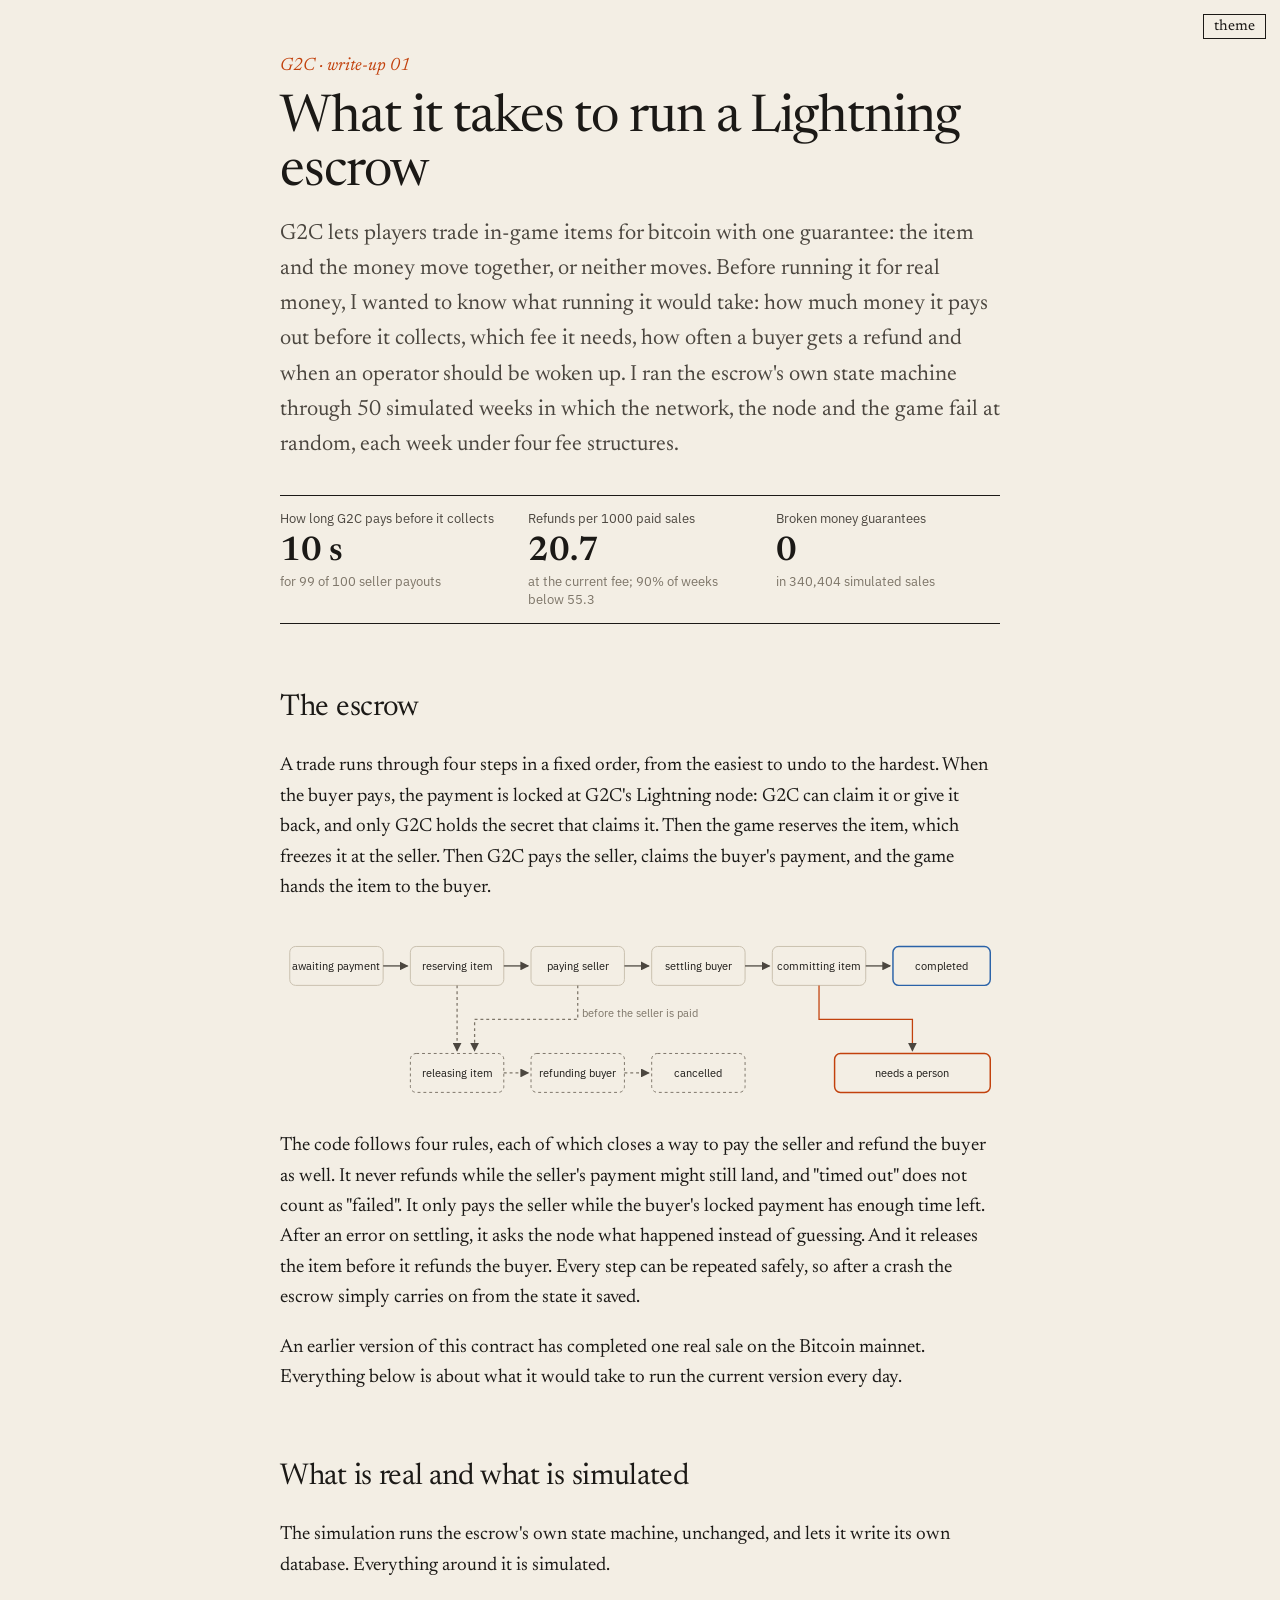
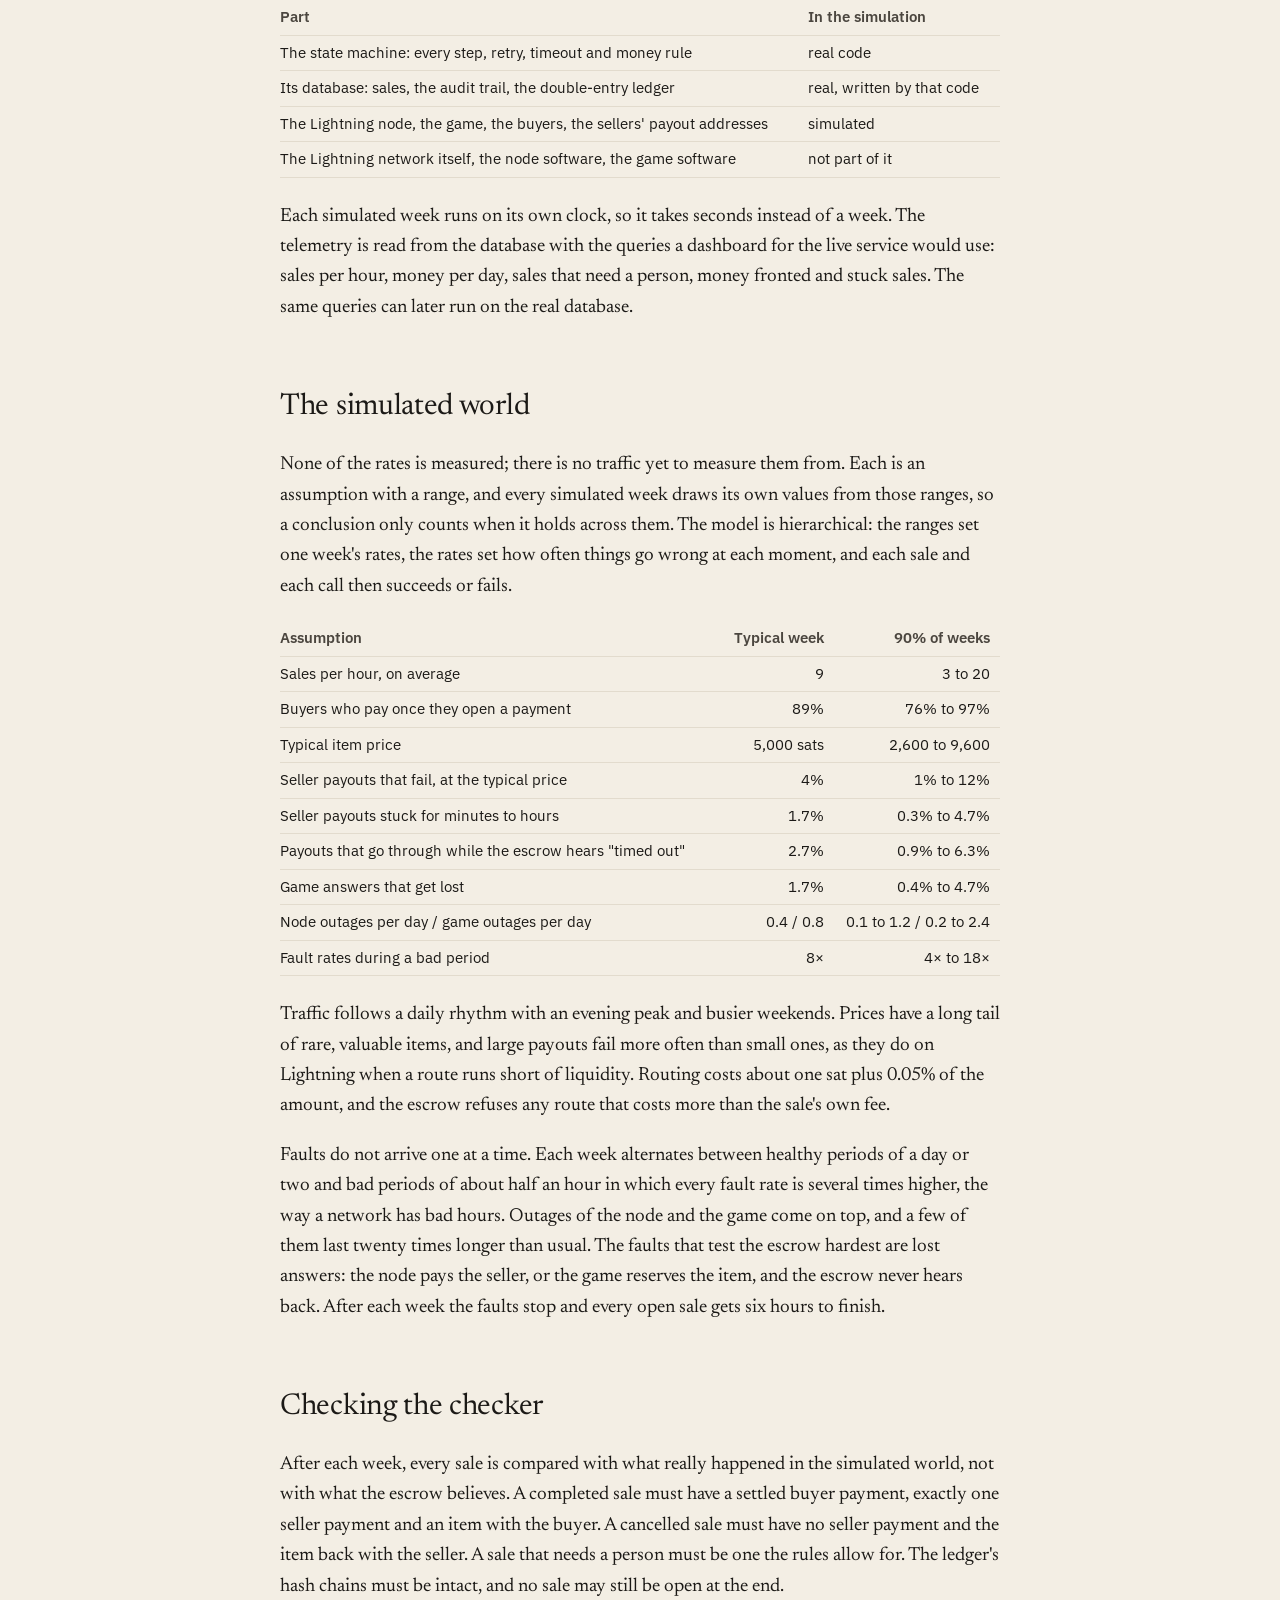
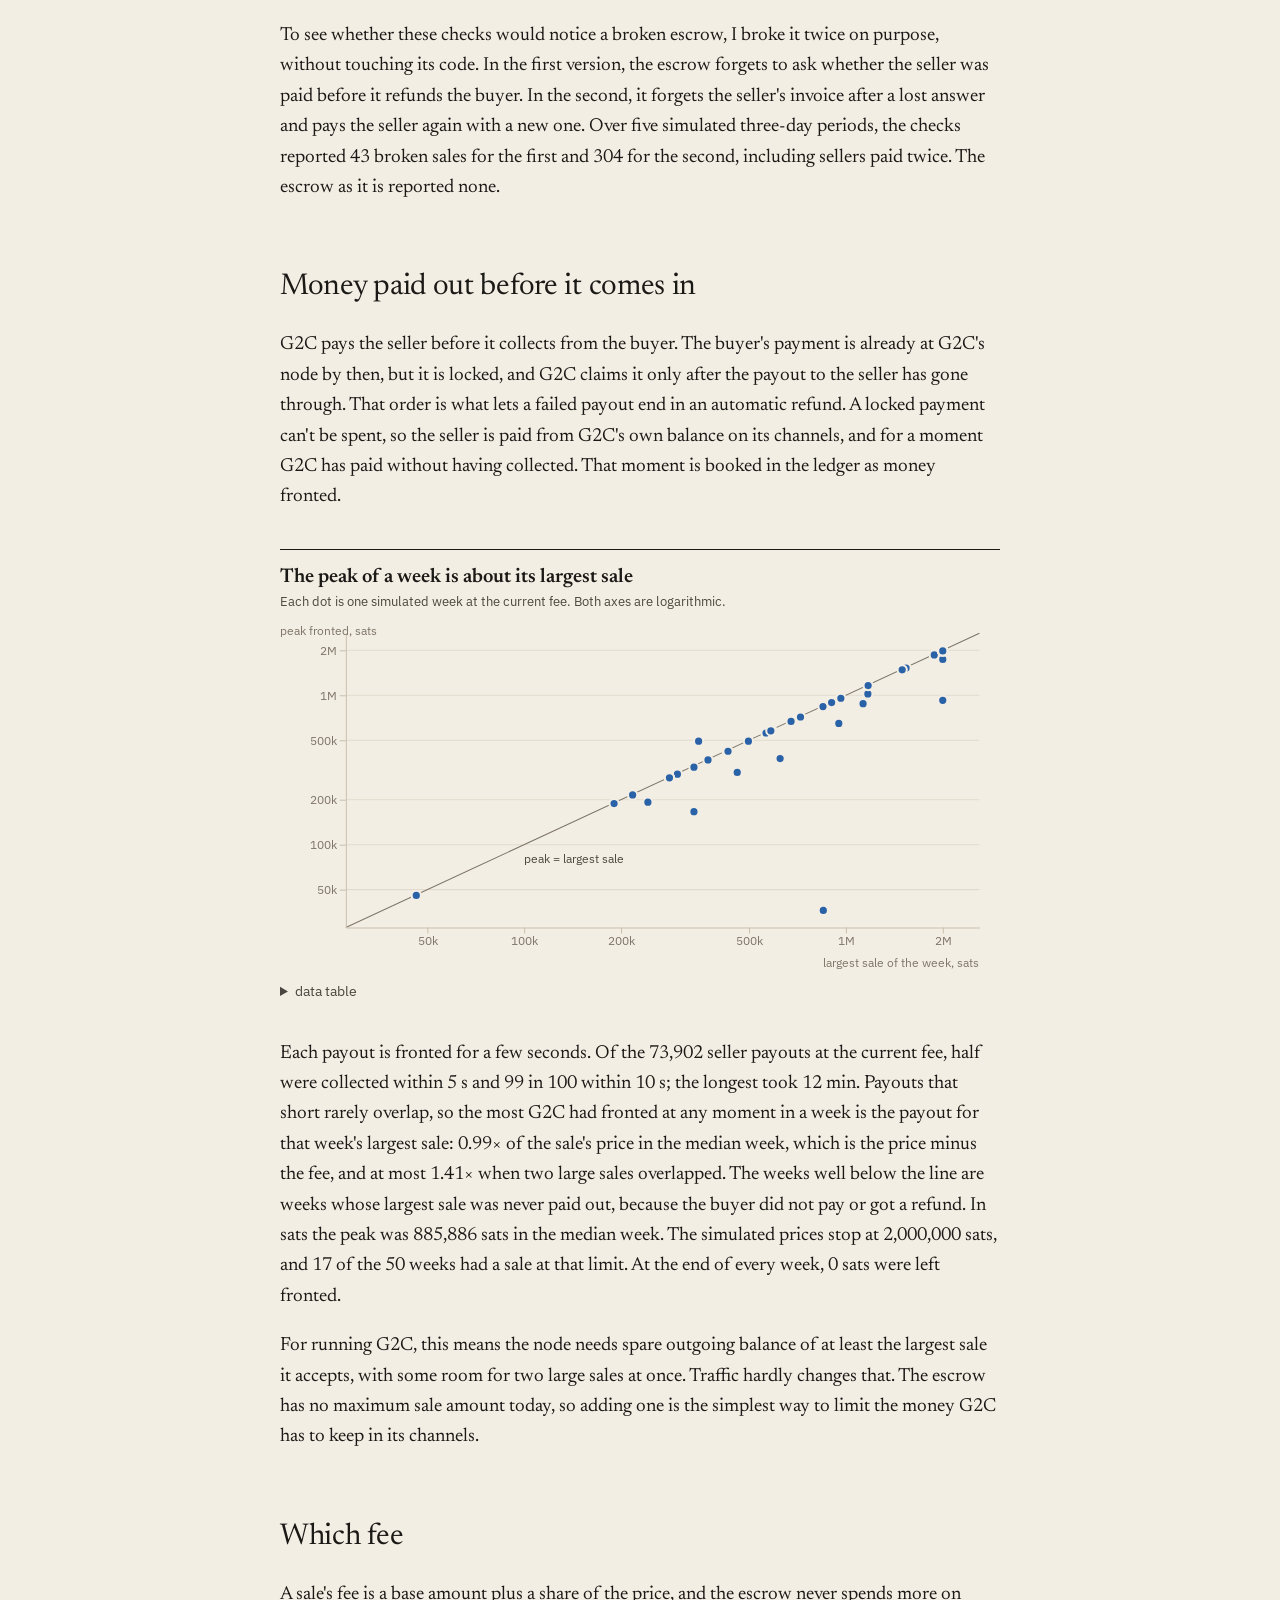
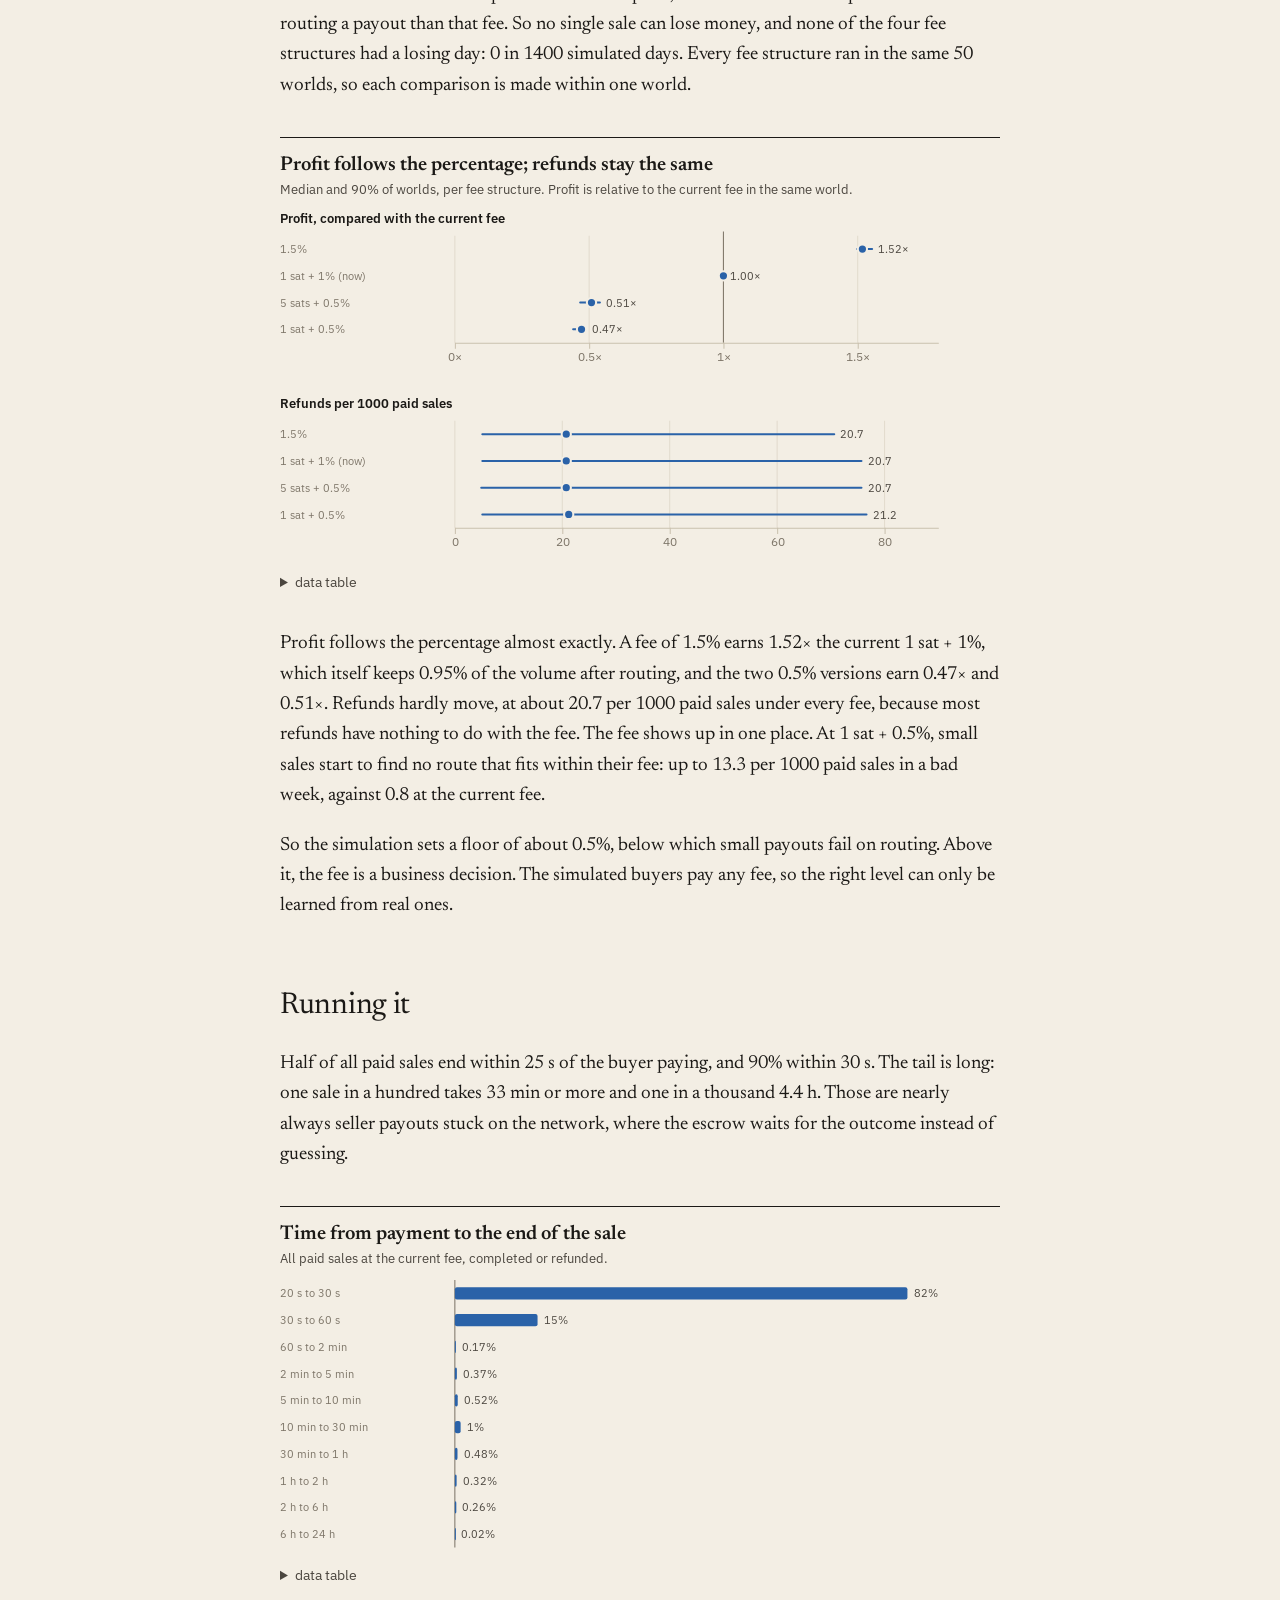
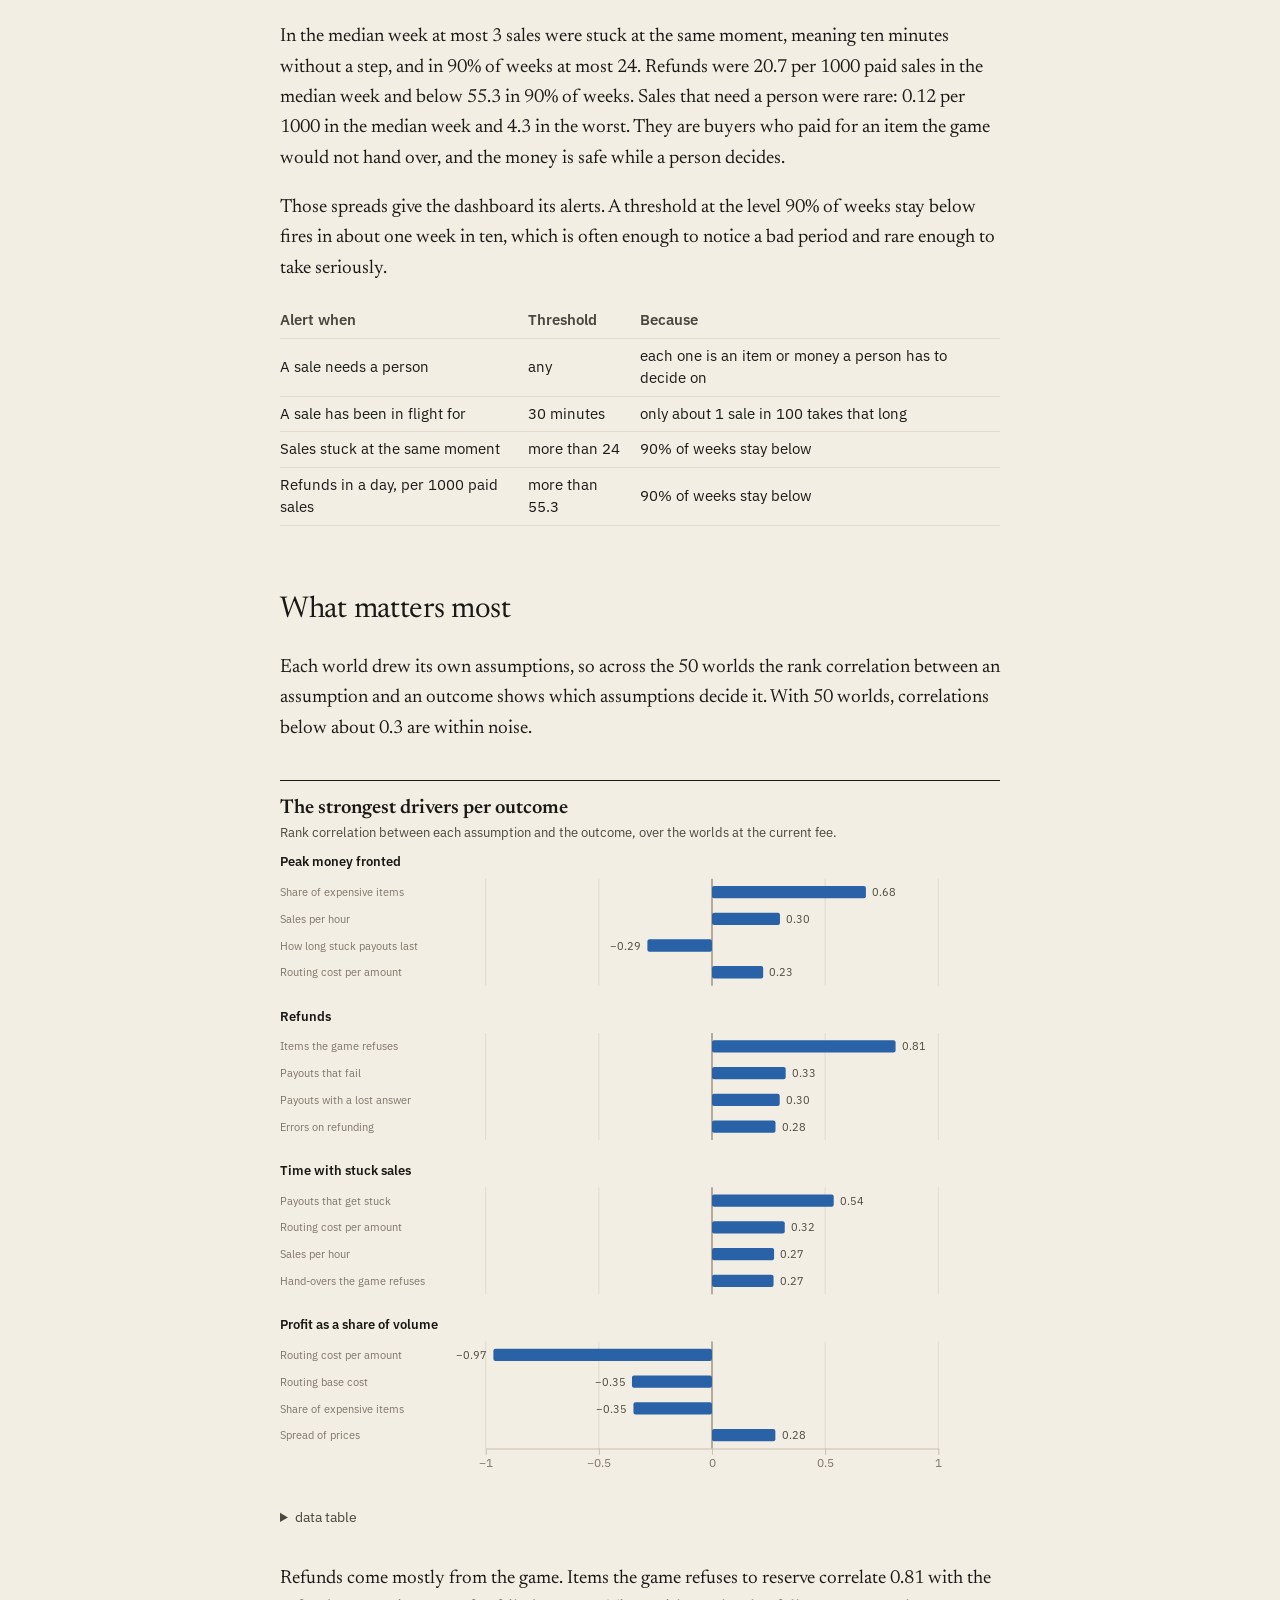
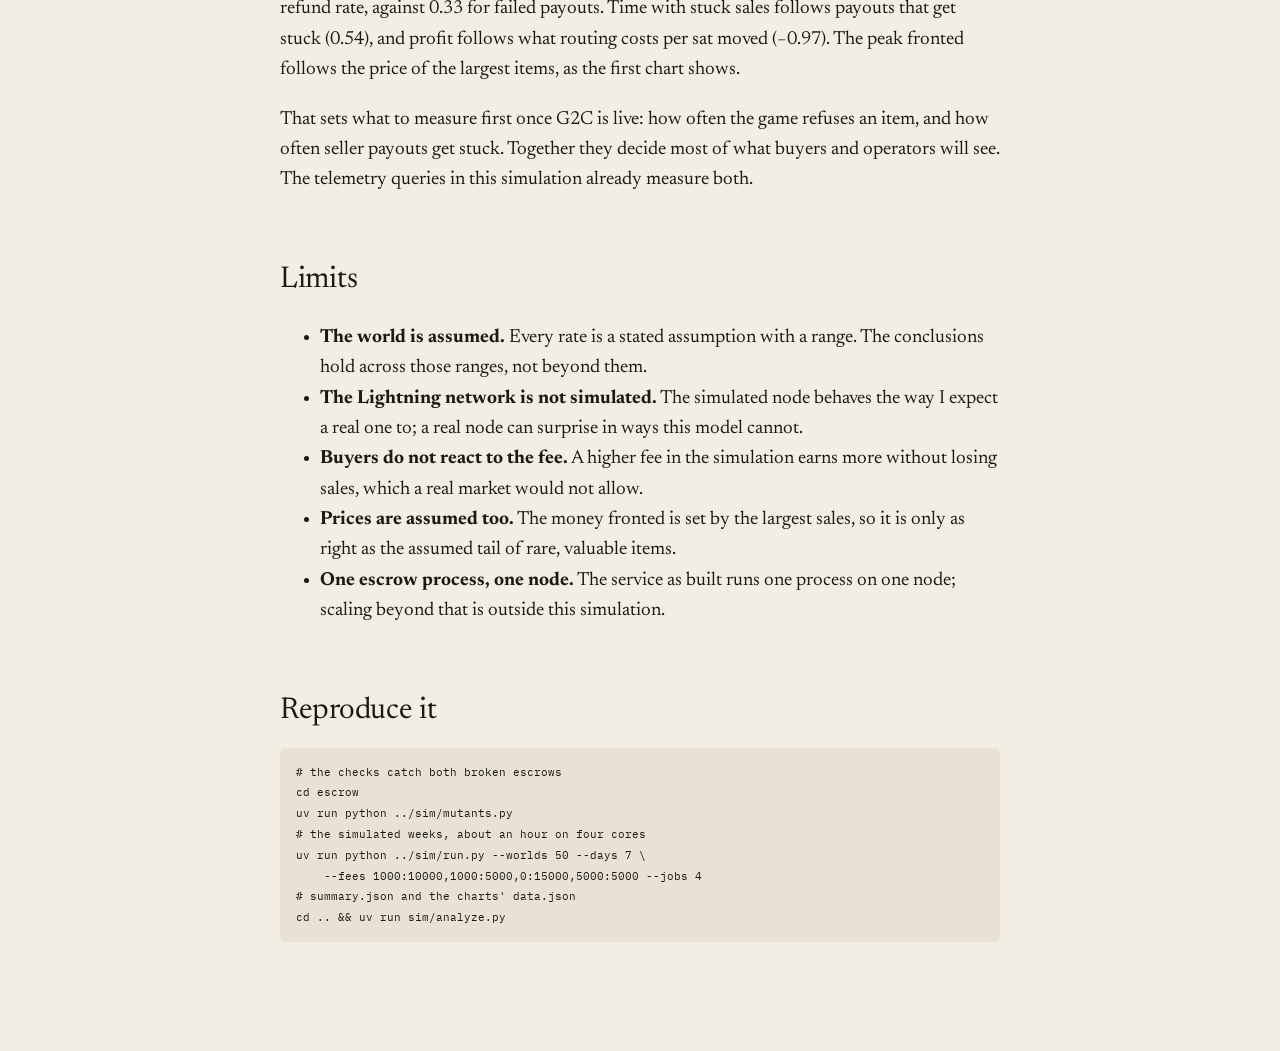
==== sim/writeup/index.html @ 29fc306d "Simulation write-up, results and exact money-fronted measurement The run report now measures each se" ====
<!doctype html>
<html lang="en">
<head>
  <meta charset="utf-8">
  <meta name="viewport" content="width=device-width, initial-scale=1">
  <title>Running a Lightning Escrow</title>
  <meta name="description" content="What it takes to run G2C, an escrow that settles in-game item trades over Lightning: money fronted, fees, refunds and alerts, from the real state machine in simulated worlds.">
  <link rel="stylesheet" href="style.css">
  <link rel="stylesheet" href="extra.css">
</head>
<body>
<button id="theme" type="button" aria-label="Toggle light or dark theme">theme</button>
<main>
  <div class="kicker">G2C · write-up 01</div>
  <h1>What it takes to run a Lightning escrow</h1>
  <p class="lede">G2C lets players trade in-game items for bitcoin with one guarantee: the item and the money move together, or neither moves. Before running it for real money, I wanted to know what running it would take: how much money it pays out before it collects, which fee it needs, how often a buyer gets a refund and when an operator should be woken up. I ran the escrow's own state machine through <span data-fill="worlds">–</span> simulated weeks in which the network, the node and the game fail at random, each week under four fee structures.</p>

  <div class="tiles">
    <!-- filled from the results: money fronted, fee trade-off, alert threshold -->
    <div class="tile">
      <div class="label">How long G2C pays before it collects</div>
      <div class="value"><span data-fill="fronted-s-p99">–</span> s</div>
      <div class="note">for 99 of 100 seller payouts</div>
    </div>
    <div class="tile">
      <div class="label">Refunds per 1000 paid sales</div>
      <div class="value"><span data-fill="refunds-p50">–</span></div>
      <div class="note">at the current fee; 90% of weeks below <span data-fill="refunds-p90">–</span></div>
    </div>
    <div class="tile">
      <div class="label">Broken money guarantees</div>
      <div class="value"><span data-fill="problems">–</span></div>
      <div class="note">in <span data-fill="sales-total">–</span> simulated sales</div>
    </div>
  </div>

  <h2>The escrow</h2>
  <p>A trade runs through four steps in a fixed order, from the easiest to undo to the hardest. When the buyer pays, the payment is locked at G2C's Lightning node: G2C can claim it or give it back, and only G2C holds the secret that claims it. Then the game reserves the item, which freezes it at the seller. Then G2C pays the seller, claims the buyer's payment, and the game hands the item to the buyer.</p>
  <svg class="flow-diagram" viewBox="-10 0 740 190" role="img" aria-labelledby="flow-title">
    <title id="flow-title">The sale's states. The main path runs from waiting for payment, through payment held, reserving the item, paying the seller and settling, to committing the item and completed. Before the seller is paid, any failure leads to releasing the item, cancelling the payment and cancelled. A game that refuses to deliver a paid item leads to a state that needs a person.</title>
    <defs><marker id="arr" viewBox="0 0 8 8" refX="7" refY="4" markerWidth="7" markerHeight="7" orient="auto"><path d="M0 0 8 4 0 8Z"/></marker></defs>
    <g class="step"><rect x="0" y="20" width="96" height="40" rx="6"/><text x="48" y="44">awaiting payment</text></g>
    <g class="step"><rect x="124" y="20" width="96" height="40" rx="6"/><text x="172" y="44">reserving item</text></g>
    <g class="step"><rect x="248" y="20" width="96" height="40" rx="6"/><text x="296" y="44">paying seller</text></g>
    <g class="step"><rect x="372" y="20" width="96" height="40" rx="6"/><text x="420" y="44">settling buyer</text></g>
    <g class="step"><rect x="496" y="20" width="96" height="40" rx="6"/><text x="544" y="44">committing item</text></g>
    <g class="step done"><rect x="620" y="20" width="100" height="40" rx="6"/><text x="670" y="44">completed</text></g>
    <g class="step back"><rect x="124" y="130" width="96" height="40" rx="6"/><text x="172" y="154">releasing item</text></g>
    <g class="step back"><rect x="248" y="130" width="96" height="40" rx="6"/><text x="296" y="154">refunding buyer</text></g>
    <g class="step back"><rect x="372" y="130" width="96" height="40" rx="6"/><text x="420" y="154">cancelled</text></g>
    <g class="step person"><rect x="560" y="130" width="160" height="40" rx="6"/><text x="640" y="154">needs a person</text></g>
    <path class="arrow" d="M96 40H121"/><path class="arrow" d="M220 40H245"/><path class="arrow" d="M344 40H369"/>
    <path class="arrow" d="M468 40H493"/><path class="arrow" d="M592 40H617"/>
    <path class="arrow back" d="M172 60V127"/><path class="arrow back" d="M296 60V95H190V127"/>
    <path class="arrow back" d="M220 150H245"/><path class="arrow back" d="M344 150H369"/>
    <path class="arrow person" d="M544 60V95H640V127"/>
    <text class="note" x="300" y="92">before the seller is paid</text>
  </svg>
  <p>The code follows four rules, each of which closes a way to pay the seller and refund the buyer as well. It never refunds while the seller's payment might still land, and "timed out" does not count as "failed". It only pays the seller while the buyer's locked payment has enough time left. After an error on settling, it asks the node what happened instead of guessing. And it releases the item before it refunds the buyer. Every step can be repeated safely, so after a crash the escrow simply carries on from the state it saved.</p>
  <p>An earlier version of this contract has completed one real sale on the Bitcoin mainnet. Everything below is about what it would take to run the current version every day.</p>

  <h2>What is real and what is simulated</h2>
  <p>The simulation runs the escrow's own state machine, unchanged, and lets it write its own database. Everything around it is simulated.</p>
  <table class="plain">
    <thead><tr><th>Part</th><th>In the simulation</th></tr></thead>
    <tbody>
      <tr><td>The state machine: every step, retry, timeout and money rule</td><td>real code</td></tr>
      <tr><td>Its database: sales, the audit trail, the double-entry ledger</td><td>real, written by that code</td></tr>
      <tr><td>The Lightning node, the game, the buyers, the sellers' payout addresses</td><td>simulated</td></tr>
      <tr><td>The Lightning network itself, the node software, the game software</td><td>not part of it</td></tr>
    </tbody>
  </table>
  <p>Each simulated week runs on its own clock, so it takes seconds instead of a week. The telemetry is read from the database with the queries a dashboard for the live service would use: sales per hour, money per day, sales that need a person, money fronted and stuck sales. The same queries can later run on the real database.</p>

  <h2>The simulated world</h2>
  <p>None of the rates is measured; there is no traffic yet to measure them from. Each is an assumption with a range, and every simulated week draws its own values from those ranges, so a conclusion only counts when it holds across them. The model is hierarchical: the ranges set one week's rates, the rates set how often things go wrong at each moment, and each sale and each call then succeeds or fails.</p>
  <table class="plain priors">
    <thead><tr><th>Assumption</th><th>Typical week</th><th>90% of weeks</th></tr></thead>
    <tbody>
      <tr><td>Sales per hour, on average</td><td>9</td><td>3 to 20</td></tr>
      <tr><td>Buyers who pay once they open a payment</td><td>89%</td><td>76% to 97%</td></tr>
      <tr><td>Typical item price</td><td>5,000 sats</td><td>2,600 to 9,600</td></tr>
      <tr><td>Seller payouts that fail, at the typical price</td><td>4%</td><td>1% to 12%</td></tr>
      <tr><td>Seller payouts stuck for minutes to hours</td><td>1.7%</td><td>0.3% to 4.7%</td></tr>
      <tr><td>Payouts that go through while the escrow hears "timed out"</td><td>2.7%</td><td>0.9% to 6.3%</td></tr>
      <tr><td>Game answers that get lost</td><td>1.7%</td><td>0.4% to 4.7%</td></tr>
      <tr><td>Node outages per day / game outages per day</td><td>0.4 / 0.8</td><td>0.1 to 1.2 / 0.2 to 2.4</td></tr>
      <tr><td>Fault rates during a bad period</td><td>8×</td><td>4× to 18×</td></tr>
    </tbody>
  </table>
  <p>Traffic follows a daily rhythm with an evening peak and busier weekends. Prices have a long tail of rare, valuable items, and large payouts fail more often than small ones, as they do on Lightning when a route runs short of liquidity. Routing costs about one sat plus 0.05% of the amount, and the escrow refuses any route that costs more than the sale's own fee.</p>
  <p>Faults do not arrive one at a time. Each week alternates between healthy periods of a day or two and bad periods of about half an hour in which every fault rate is several times higher, the way a network has bad hours. Outages of the node and the game come on top, and a few of them last twenty times longer than usual. The faults that test the escrow hardest are lost answers: the node pays the seller, or the game reserves the item, and the escrow never hears back. After each week the faults stop and every open sale gets six hours to finish.</p>

  <h2>Checking the checker</h2>
  <p>After each week, every sale is compared with what really happened in the simulated world, not with what the escrow believes. A completed sale must have a settled buyer payment, exactly one seller payment and an item with the buyer. A cancelled sale must have no seller payment and the item back with the seller. A sale that needs a person must be one the rules allow for. The ledger's hash chains must be intact, and no sale may still be open at the end.</p>
  <p>To see whether these checks would notice a broken escrow, I broke it twice on purpose, without touching its code. In the first version, the escrow forgets to ask whether the seller was paid before it refunds the buyer. In the second, it forgets the seller's invoice after a lost answer and pays the seller again with a new one. Over five simulated three-day periods, the checks reported <span data-fill="mutant-1">43</span> broken sales for the first and <span data-fill="mutant-2">304</span> for the second, including sellers paid twice. The escrow as it is reported none.</p>

  <h2>Money paid out before it comes in</h2>
  <p>G2C pays the seller before it collects from the buyer. The buyer's payment is already at G2C's node by then, but it is locked, and G2C claims it only after the payout to the seller has gone through. That order is what lets a failed payout end in an automatic refund. A locked payment can't be spent, so the seller is paid from G2C's own balance on its channels, and for a moment G2C has paid without having collected. That moment is booked in the ledger as money fronted.</p>
  <figure>
    <h4>The peak of a week is about its largest sale</h4>
    <p class="sub">Each dot is one simulated week at the current fee. Both axes are logarithmic.</p>
    <div class="chart" id="chart-fronted"></div>
  </figure>
  <p>Each payout is fronted for a few seconds. Of the <span data-fill="fronted-payments">–</span> seller payouts at the current fee, half were collected within <span data-fill="fronted-s-p50">–</span> s and 99 in 100 within <span data-fill="fronted-s-p99">–</span> s; the longest took <span data-fill="fronted-s-max">–</span>. Payouts that short rarely overlap, so the most G2C had fronted at any moment in a week is the payout for that week's largest sale: <span data-fill="fronted-over-largest-p50">–</span> of the sale's price in the median week, which is the price minus the fee, and at most <span data-fill="fronted-over-largest-max">–</span> when two large sales overlapped. The weeks well below the line are weeks whose largest sale was never paid out, because the buyer did not pay or got a refund. In sats the peak was <span data-fill="fronted-peak-p50">–</span> in the median week. The simulated prices stop at 2,000,000 sats, and <span data-fill="weeks-at-cap">–</span> of the <span data-fill="worlds">–</span> weeks had a sale at that limit. At the end of every week, <span data-fill="fronted-end">–</span> sats were left fronted.</p>
  <p>For running G2C, this means the node needs spare outgoing balance of at least the largest sale it accepts, with some room for two large sales at once. Traffic hardly changes that. The escrow has no maximum sale amount today, so adding one is the simplest way to limit the money G2C has to keep in its channels.</p>

  <h2>Which fee</h2>
  <p>A sale's fee is a base amount plus a share of the price, and the escrow never spends more on routing a payout than that fee. So no single sale can lose money, and none of the four fee structures had a losing day: <span data-fill="losing-days">–</span> in <span data-fill="fee-days">–</span> simulated days. Every fee structure ran in the same <span data-fill="worlds">–</span> worlds, so each comparison is made within one world.</p>
  <figure>
    <h4>Profit follows the percentage; refunds stay the same</h4>
    <p class="sub">Median and 90% of worlds, per fee structure. Profit is relative to the current fee in the same world.</p>
    <div class="chart" id="chart-fees"></div>
  </figure>
  <p>Profit follows the percentage almost exactly. A fee of 1.5% earns <span data-fill="profit-15">–</span> the current 1 sat + 1%, which itself keeps <span data-fill="profit-share-now">–</span> of the volume after routing, and the two 0.5% versions earn <span data-fill="profit-05">–</span> and <span data-fill="profit-5-05">–</span>. Refunds hardly move, at about <span data-fill="refunds-p50">–</span> per 1000 paid sales under every fee, because most refunds have nothing to do with the fee. The fee shows up in one place. At 1 sat + 0.5%, small sales start to find no route that fits within their fee: up to <span data-fill="no-route-05-p95">–</span> per 1000 paid sales in a bad week, against <span data-fill="no-route-now-p95">–</span> at the current fee.</p>
  <p>So the simulation sets a floor of about 0.5%, below which small payouts fail on routing. Above it, the fee is a business decision. The simulated buyers pay any fee, so the right level can only be learned from real ones.</p>

  <h2>Running it</h2>
  <p>Half of all paid sales end within <span data-fill="flight-p50">–</span> s of the buyer paying, and 90% within <span data-fill="flight-p90">–</span> s. The tail is long: one sale in a hundred takes <span data-fill="flight-p99">–</span> or more and one in a thousand <span data-fill="flight-p999">–</span>. Those are nearly always seller payouts stuck on the network, where the escrow waits for the outcome instead of guessing.</p>
  <figure>
    <h4>Time from payment to the end of the sale</h4>
    <p class="sub">All paid sales at the current fee, completed or refunded.</p>
    <div class="chart" id="chart-flight"></div>
  </figure>
  <p>In the median week at most <span data-fill="stuck-p50">–</span> sales were stuck at the same moment, meaning ten minutes without a step, and in 90% of weeks at most <span data-fill="stuck-p90">–</span>. Refunds were <span data-fill="refunds-p50">–</span> per 1000 paid sales in the median week and below <span data-fill="refunds-p90">–</span> in 90% of weeks. Sales that need a person were rare: <span data-fill="attention-p50">–</span> per 1000 in the median week and <span data-fill="attention-p99">–</span> in the worst. They are buyers who paid for an item the game would not hand over, and the money is safe while a person decides.</p>
  <p>Those spreads give the dashboard its alerts. A threshold at the level 90% of weeks stay below fires in about one week in ten, which is often enough to notice a bad period and rare enough to take seriously.</p>
  <table class="plain">
    <thead><tr><th>Alert when</th><th>Threshold</th><th>Because</th></tr></thead>
    <tbody>
      <tr><td>A sale needs a person</td><td>any</td><td>each one is an item or money a person has to decide on</td></tr>
      <tr><td>A sale has been in flight for</td><td>30 minutes</td><td>only about 1 sale in 100 takes that long</td></tr>
      <tr><td>Sales stuck at the same moment</td><td>more than <span data-fill="stuck-p90">–</span></td><td>90% of weeks stay below</td></tr>
      <tr><td>Refunds in a day, per 1000 paid sales</td><td>more than <span data-fill="refunds-p90">–</span></td><td>90% of weeks stay below</td></tr>
    </tbody>
  </table>

  <h2>What matters most</h2>
  <p>Each world drew its own assumptions, so across the <span data-fill="worlds">–</span> worlds the rank correlation between an assumption and an outcome shows which assumptions decide it. With 50 worlds, correlations below about 0.3 are within noise.</p>
  <figure>
    <h4>The strongest drivers per outcome</h4>
    <p class="sub">Rank correlation between each assumption and the outcome, over the worlds at the current fee.</p>
    <div class="chart" id="chart-drivers"></div>
  </figure>
  <p>Refunds come mostly from the game. Items the game refuses to reserve correlate <span data-fill="rho-reserve">–</span> with the refund rate, against <span data-fill="rho-payout-fail">–</span> for failed payouts. Time with stuck sales follows payouts that get stuck (<span data-fill="rho-stuck">–</span>), and profit follows what routing costs per sat moved (<span data-fill="rho-ppm">–</span>). The peak fronted follows the price of the largest items, as the first chart shows.</p>
  <p>That sets what to measure first once G2C is live: how often the game refuses an item, and how often seller payouts get stuck. Together they decide most of what buyers and operators will see. The telemetry queries in this simulation already measure both.</p>

  <h2>Limits</h2>
  <ul>
    <li><strong>The world is assumed.</strong> Every rate is a stated assumption with a range. The conclusions hold across those ranges, not beyond them.</li>
    <li><strong>The Lightning network is not simulated.</strong> The simulated node behaves the way I expect a real one to; a real node can surprise in ways this model cannot.</li>
    <li><strong>Buyers do not react to the fee.</strong> A higher fee in the simulation earns more without losing sales, which a real market would not allow.</li>
    <li><strong>Prices are assumed too.</strong> The money fronted is set by the largest sales, so it is only as right as the assumed tail of rare, valuable items.</li>
    <li><strong>One escrow process, one node.</strong> The service as built runs one process on one node; scaling beyond that is outside this simulation.</li>
  </ul>

  <h2>Reproduce it</h2>
<pre><code># the checks catch both broken escrows
cd escrow
uv run python ../sim/mutants.py
# the simulated weeks, about an hour on four cores
uv run python ../sim/run.py --worlds 50 --days 7 \
    --fees 1000:10000,1000:5000,0:15000,5000:5000 --jobs 4
# summary.json and the charts' data.json
cd .. && uv run sim/analyze.py</code></pre>
</main>
<script src="vendor/d3.min.js"></script>
<script src="charts.js"></script>
</body>
</html>
---- sim/writeup/style.css ----
/* FIPS Lab write-ups: editorial light theme, warm charcoal dark theme.
   Chart colours validated with the dataviz palette checks:
   light #2a62a8 / #c2410c on #f3eee4, dark #548fdc / #c4851e on #1b1a18.
   Fonts are self-hosted from ../fonts (SIL Open Font License). */

@import url("fonts/fonts.css");

:root {
  color-scheme: light;
  --page: #f3eee4;
  --surface: #f3eee4;
  --text: #1b1916;
  --text-2: #4b463f;
  --muted: #7d7568;
  --grid: #e2dbcd;
  --axis: #c9c0ae;
  --border: rgba(27, 25, 22, 0.2);
  --rule: #1b1916;
  --series: #2a62a8;
  --stuck: #c2410c;
  --accent: #c2410c;
  --link: #2a62a8;
  --code-bg: #e9e2d4;
  --serif: "Newsreader", Georgia, "Times New Roman", serif;
  --sans: "IBM Plex Sans", system-ui, sans-serif;
  --mono: "IBM Plex Mono", ui-monospace, SFMono-Regular, Menlo, Consolas, monospace;
}

@media (prefers-color-scheme: dark) {
  :root:not([data-theme="light"]) {
    color-scheme: dark;
    --page: #1b1a18;
    --surface: #1b1a18;
    --text: #efe9df;
    --text-2: #c2baac;
    --muted: #8b8478;
    --grid: #2c2a26;
    --axis: #4a463f;
    --border: rgba(239, 233, 223, 0.16);
    --rule: #efe9df;
    --series: #548fdc;
    --stuck: #c4851e;
    --accent: #e2a33b;
    --link: #e2a33b;
    --code-bg: #24221f;
  }
}

:root[data-theme="dark"] {
  color-scheme: dark;
  --page: #1b1a18;
  --surface: #1b1a18;
  --text: #efe9df;
  --text-2: #c2baac;
  --muted: #8b8478;
  --grid: #2c2a26;
  --axis: #4a463f;
  --border: rgba(239, 233, 223, 0.16);
  --rule: #efe9df;
  --series: #548fdc;
  --stuck: #c4851e;
  --accent: #e2a33b;
  --link: #e2a33b;
  --code-bg: #24221f;
}

* { box-sizing: border-box; }

body {
  margin: 0;
  background: var(--page);
  color: var(--text);
  font: 19px/1.6 var(--serif);
  -webkit-font-smoothing: antialiased;
}

main { max-width: 760px; margin: 0 auto; padding: 56px 20px 96px; }

.kicker {
  font: italic 400 18px/1.2 var(--serif);
  color: var(--accent);
}
.kicker a { color: inherit; }

h1 { font-size: 52px; font-weight: 400; line-height: 1.05; margin: 14px 0 16px; letter-spacing: -0.02em; }
.lede { font-size: 22px; color: var(--text-2); margin: 0 0 32px; }
h2 { font-size: 30px; font-weight: 400; margin: 60px 0 10px; letter-spacing: -0.01em; }
h3 { font-size: 20px; font-weight: 600; margin: 28px 0 4px; }
p, li { color: var(--text); }
a { color: var(--link); text-underline-offset: 3px; }
code { font: 0.86em var(--mono); background: var(--code-bg); padding: 1px 5px; border-radius: 4px; }
pre { font: 13px/1.6 var(--mono); background: var(--code-bg); padding: 14px 16px; border-radius: 6px; overflow-x: auto; }
pre code { background: none; padding: 0; }
.dim { color: var(--muted); }

#theme {
  position: fixed; top: 14px; right: 14px;
  font: 15px var(--serif); color: var(--text);
  background: var(--page); border: 1px solid var(--rule); border-radius: 0;
  padding: 4px 10px; cursor: pointer;
}

/* Stat tiles */
.tiles { display: grid; grid-template-columns: repeat(auto-fit, minmax(180px, 1fr)); gap: 12px; margin: 28px 0; }
.tiles { gap: 0 24px; border-top: 1px solid var(--rule); border-bottom: 1px solid var(--rule); }
.tile { padding: 14px 0; }
.tile .label { font: 13px/1.4 var(--sans); color: var(--text-2); }
.tile .value { font-size: 34px; font-weight: 600; font-variant-numeric: lining-nums tabular-nums; line-height: 1.2; margin-top: 4px; }
.tile .note { font: 13px/1.4 var(--sans); color: var(--muted); }

/* Figures */
figure { margin: 36px 0; border-top: 1px solid var(--rule); padding: 14px 0 0; font-family: var(--sans); }
figure h4 { margin: 0; font: 600 20px/1.3 var(--serif); }
figure .sub { margin: 2px 0 10px; font-size: 13px; color: var(--text-2); }
figcaption { font: italic 15px/1.4 var(--serif); color: var(--muted); margin-top: 6px; }
.chart { position: relative; }
.chart svg { display: block; width: 100%; height: auto; overflow: visible; }

.grid line { stroke: var(--grid); stroke-width: 1; }
.axis path, .axis line { stroke: var(--axis); }
.axis text, .axis-label { fill: var(--muted); font: 12px var(--sans); font-variant-numeric: tabular-nums; }
.ref { stroke: var(--muted); stroke-width: 1; }
.ref-label { fill: var(--text-2); font: 12px var(--sans); }
.dot { fill: var(--series); stroke: var(--surface); stroke-width: 2; }
.dot.stuck { fill: var(--surface); stroke: var(--stuck); stroke-width: 2; }
.median { stroke: var(--text-2); stroke-width: 2; stroke-linecap: round; }
.bar { fill: var(--series); }
.bar.stuck { fill: var(--stuck); }
.tick-dead { stroke: var(--text); stroke-width: 2; stroke-linecap: round; }
.row-label { fill: var(--muted); font: 11px var(--sans); font-variant-numeric: tabular-nums; }
.value-label { fill: var(--text-2); font: 11px var(--sans); font-variant-numeric: tabular-nums; }
.hit { fill: transparent; cursor: default; }
.hit:hover + .dot, .hover { filter: brightness(1.25); }

.keys { display: flex; flex-wrap: wrap; gap: 16px; font-size: 13px; color: var(--text-2); margin: 0 0 6px; }
.keys span { display: inline-flex; align-items: center; gap: 6px; }
.key-dot { width: 9px; height: 9px; border-radius: 50%; background: var(--series); }
.key-ring { width: 9px; height: 9px; border-radius: 50%; border: 2px solid var(--stuck); }
.key-bar { width: 16px; height: 8px; border-radius: 0 3px 3px 0; background: var(--series); }
.key-bar.stuck { background: var(--stuck); }
.key-tick { width: 2px; height: 12px; background: var(--text); border-radius: 1px; }
.key-line { width: 16px; height: 0; border-top: 1px solid var(--muted); }

.tooltip {
  position: absolute; pointer-events: none; z-index: 5;
  background: var(--surface); border: 1px solid var(--rule); border-radius: 0;
  box-shadow: 0 6px 20px rgba(0, 0, 0, 0.18);
  padding: 7px 10px; font: 13px/1.45 var(--sans); line-height: 1.45; white-space: nowrap;
}
.tooltip strong { font-size: 15px; }
.tooltip .muted { color: var(--muted); }

details { margin-top: 8px; font-size: 14px; }
summary { cursor: pointer; color: var(--text-2); }
table { border-collapse: collapse; width: 100%; margin-top: 8px; font-variant-numeric: tabular-nums; }
th, td { text-align: right; padding: 3px 8px; border-bottom: 1px solid var(--grid); }
th:first-child, td:first-child { text-align: left; }
th { color: var(--text-2); font-weight: 600; }

/* Diagram */
.diagram { display: block; width: 100%; height: auto; margin: 6px 0 4px; }
.diagram .edge { stroke: var(--axis); stroke-width: 2; }
.diagram .edge-cut { stroke: var(--axis); stroke-width: 2; stroke-dasharray: 3 6; }
.diagram .cut-mark { fill: var(--stuck); font: 700 16px var(--sans); }
.diagram .node circle { fill: var(--surface); stroke: var(--text-2); stroke-width: 2; }
.diagram .node.stale circle { stroke: var(--stuck); stroke-width: 2.5; }
.diagram .node text { fill: var(--text); font: 600 15px var(--sans); text-anchor: middle; }
.diagram .flow { fill: none; stroke: var(--series); stroke-width: 2; }
.diagram .flow.loop { stroke: var(--stuck); }
.diagram .arrowhead { fill: var(--series); }
.diagram .arrowhead.loop { fill: var(--stuck); }
.diagram .d-label { fill: var(--text); font: 13px var(--sans); }
.diagram .d-note { fill: var(--muted); font: 12px var(--sans); }
.diagram .mono { font-weight: 600; }

.callout { border-left: 2px solid var(--accent); font-style: italic; padding: 2px 0 2px 16px; margin: 24px 0; color: var(--text-2); }

@media (max-width: 560px) {
  body { font-size: 16px; }
  h1 { font-size: 36px; }
  .lede { font-size: 18px; }
}
---- sim/writeup/extra.css ----
/* Additions for the g2c write-up. */

.flow-diagram { display: block; width: 100%; height: auto; margin: 24px 0 8px; }
.flow-diagram rect { fill: var(--surface); stroke: var(--axis); }
.flow-diagram .done rect { stroke: var(--series); stroke-width: 1.5; }
.flow-diagram .back rect { stroke: var(--muted); stroke-dasharray: 3 3; }
.flow-diagram .person rect { stroke: var(--stuck); stroke-width: 1.5; }
.flow-diagram text { font: 11.5px var(--sans); fill: var(--text); text-anchor: middle; }
.flow-diagram .note { fill: var(--muted); font-size: 11px; text-anchor: start; }
.flow-diagram .arrow { fill: none; stroke: var(--text-2); stroke-width: 1.3; marker-end: url(#arr); }
.flow-diagram .arrow.back { stroke: var(--muted); stroke-dasharray: 3 3; }
.flow-diagram .arrow.person { stroke: var(--stuck); }
.flow-diagram marker path { fill: var(--text-2); }

table.plain { font: 15px/1.5 var(--sans); margin: 16px 0 24px; }
table.plain td, table.plain th { text-align: left; padding: 6px 10px 6px 0; }
table.plain.priors td:not(:first-child), table.plain.priors th:not(:first-child) { text-align: right; white-space: nowrap; }

.panel-title { fill: var(--text); font: 600 13px var(--sans); }
.mark line { stroke: var(--series); stroke-width: 2; stroke-linecap: round; }
.mark circle { fill: var(--series); stroke: var(--surface); stroke-width: 2; }
.bar { fill: var(--series); }
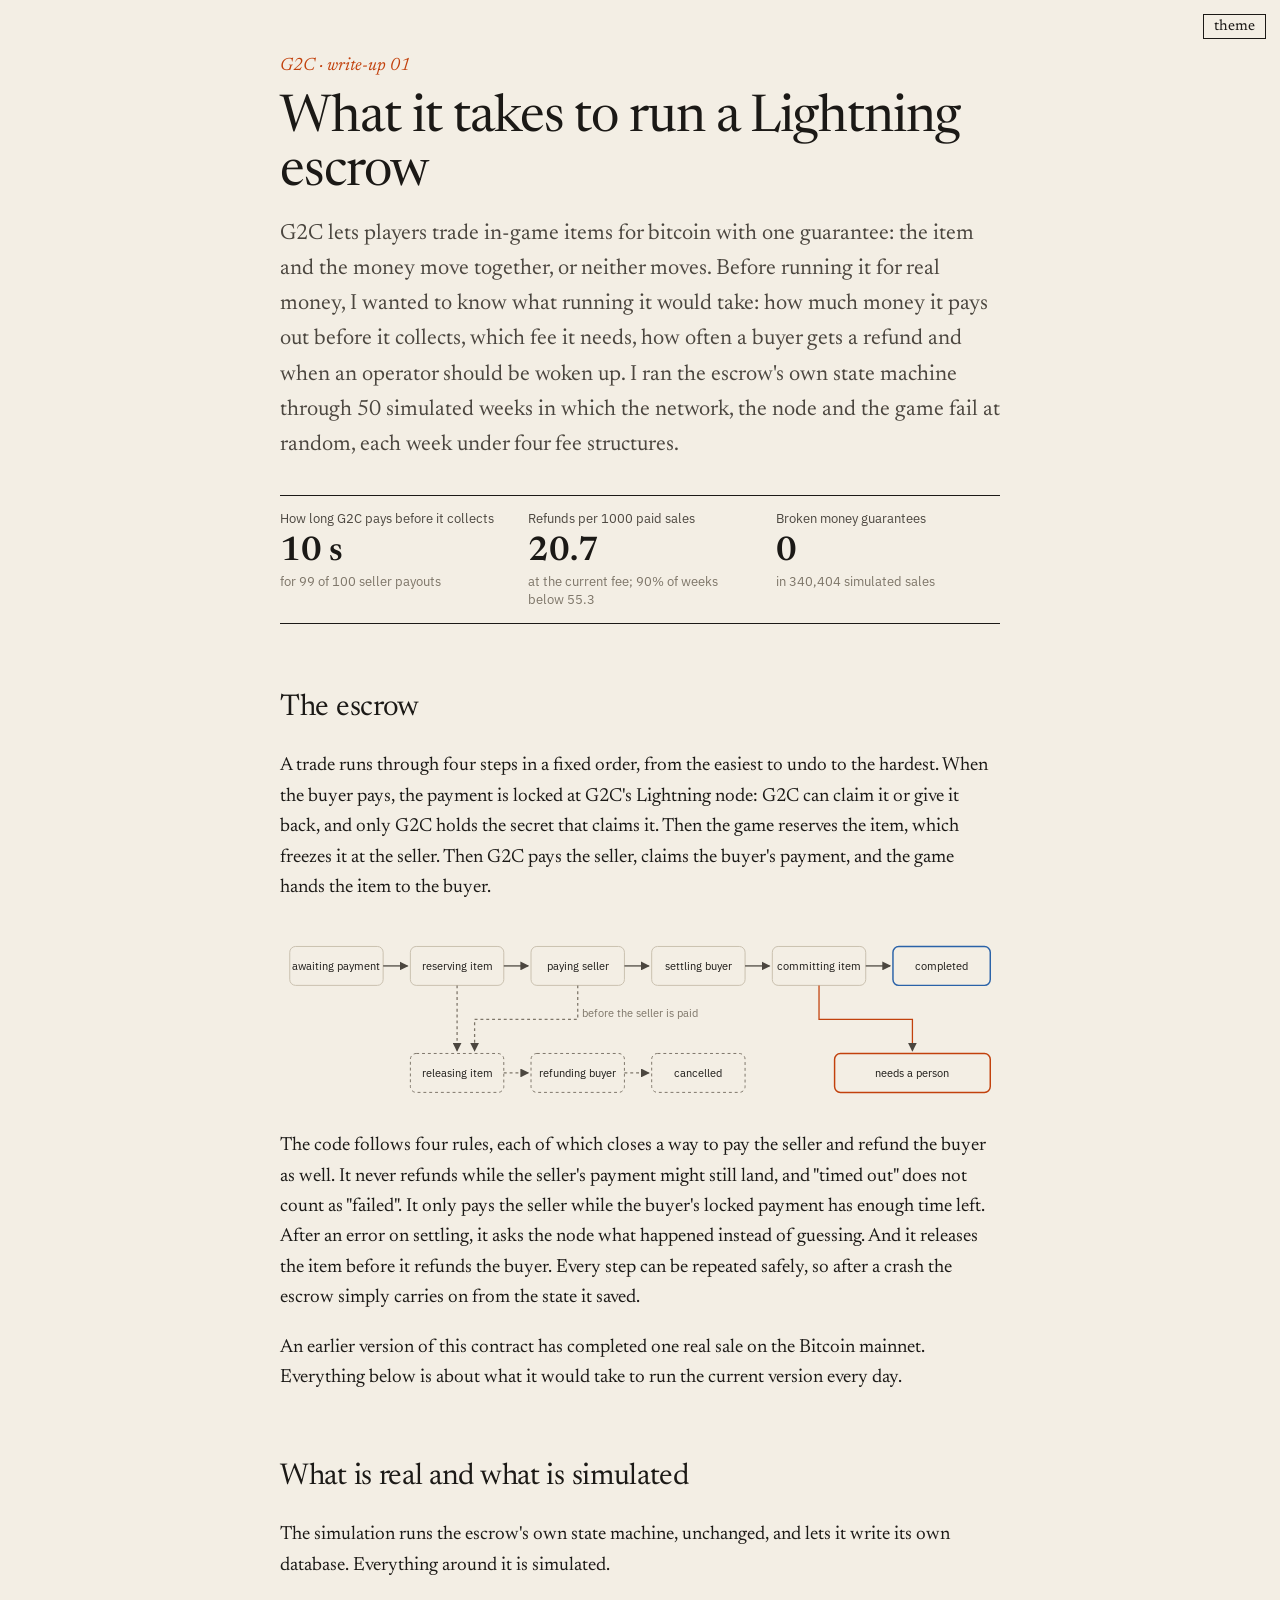
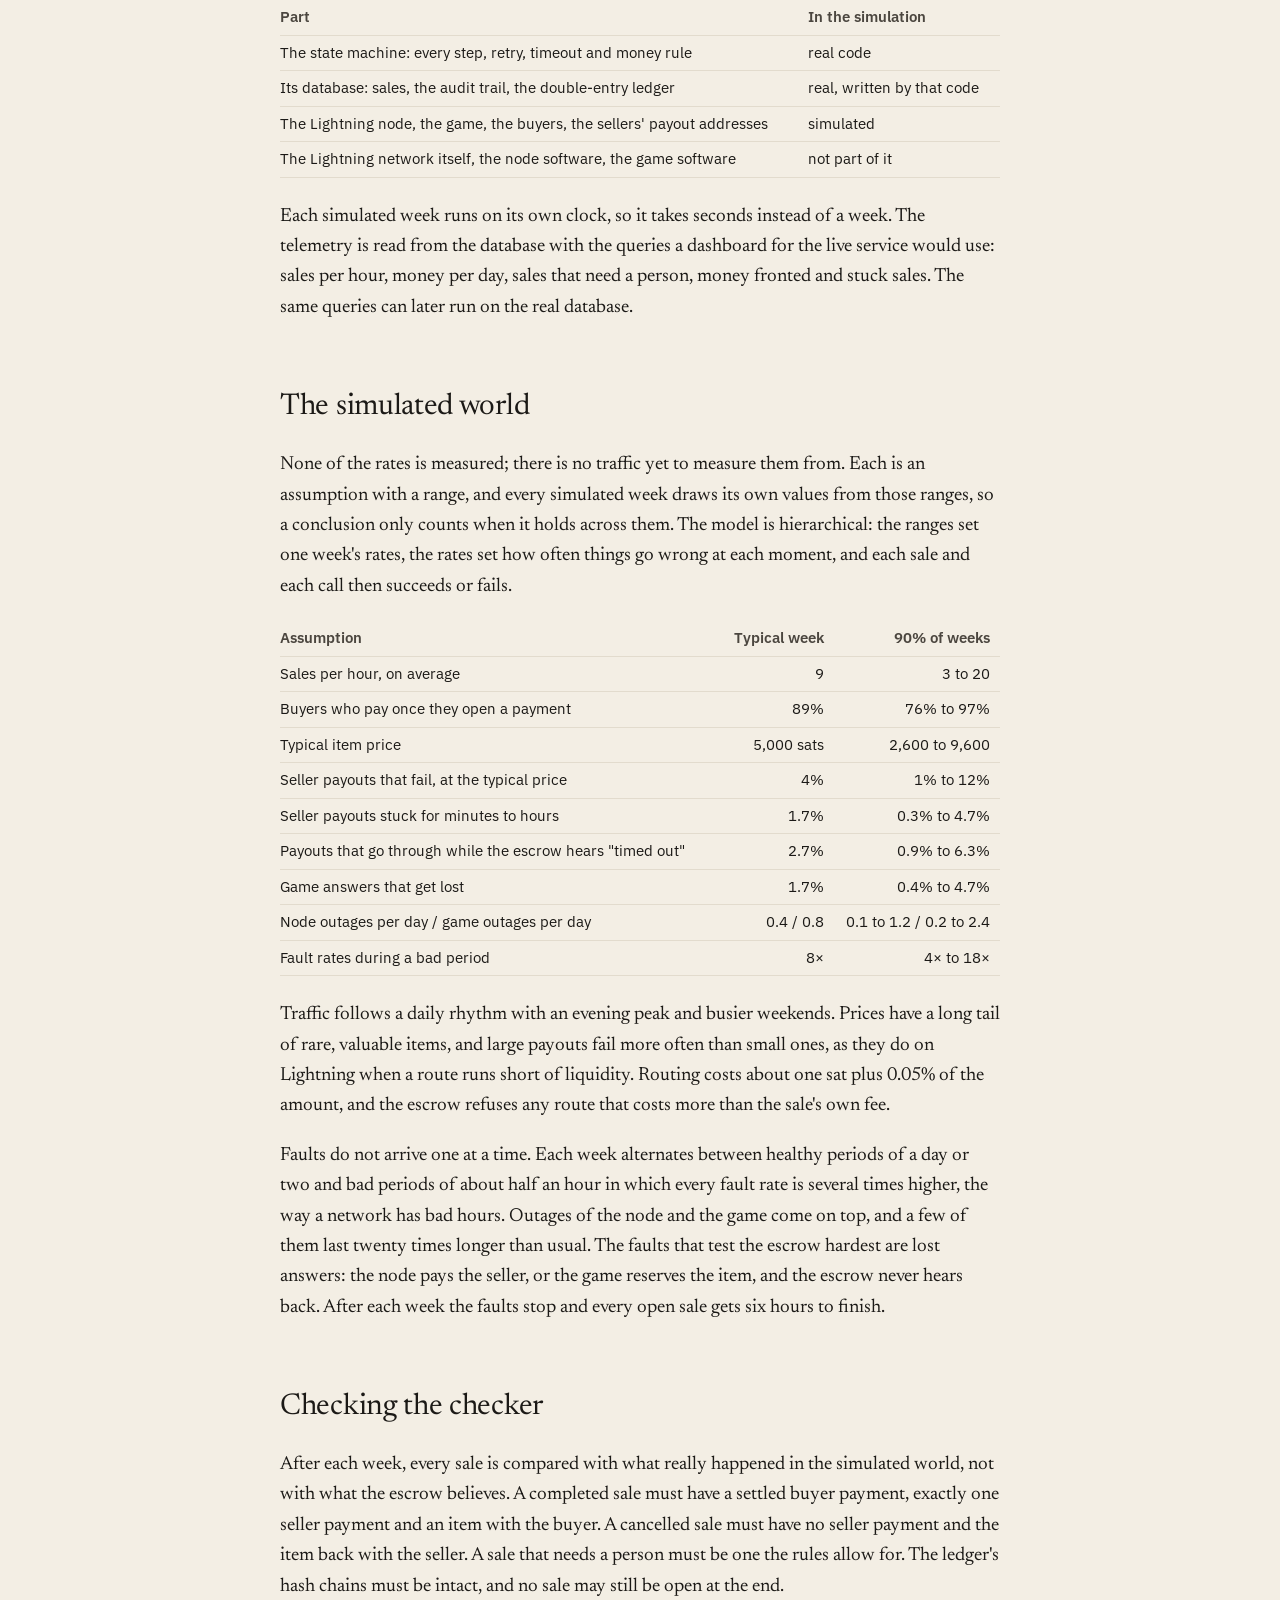
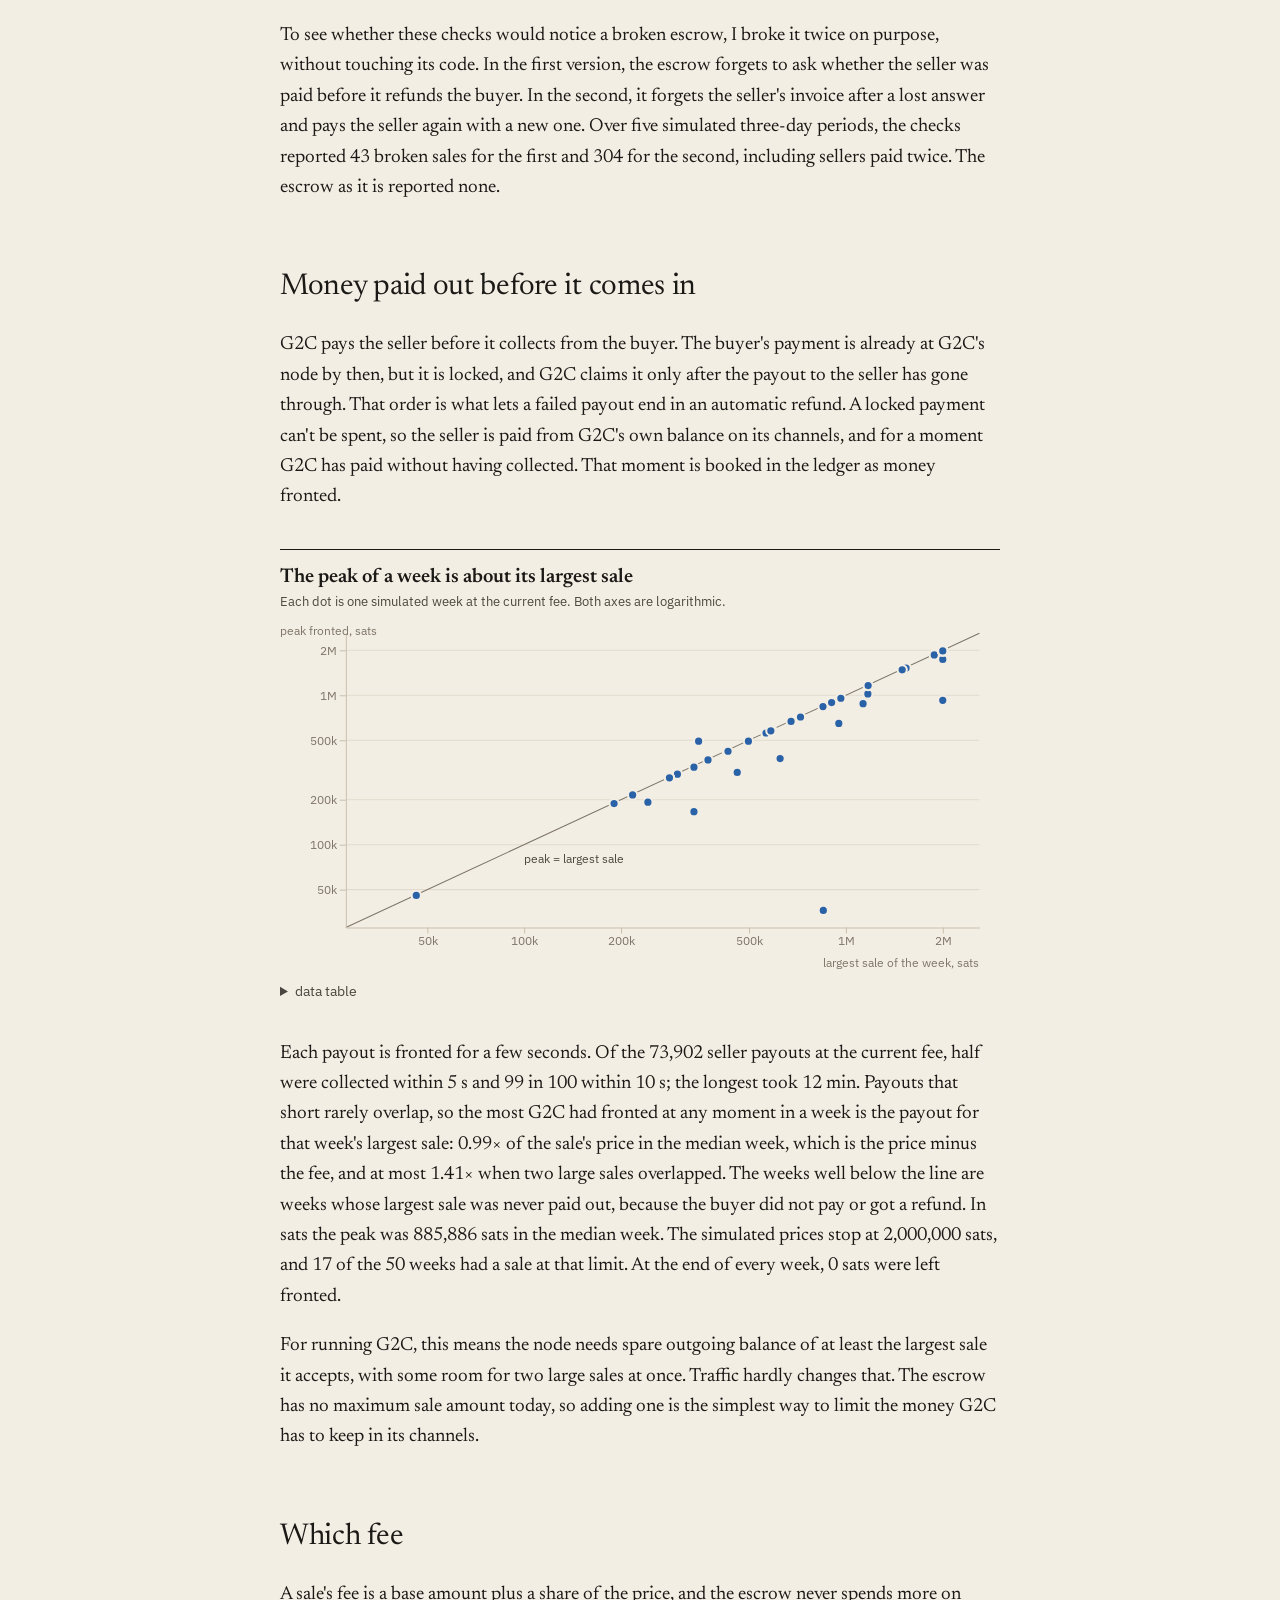
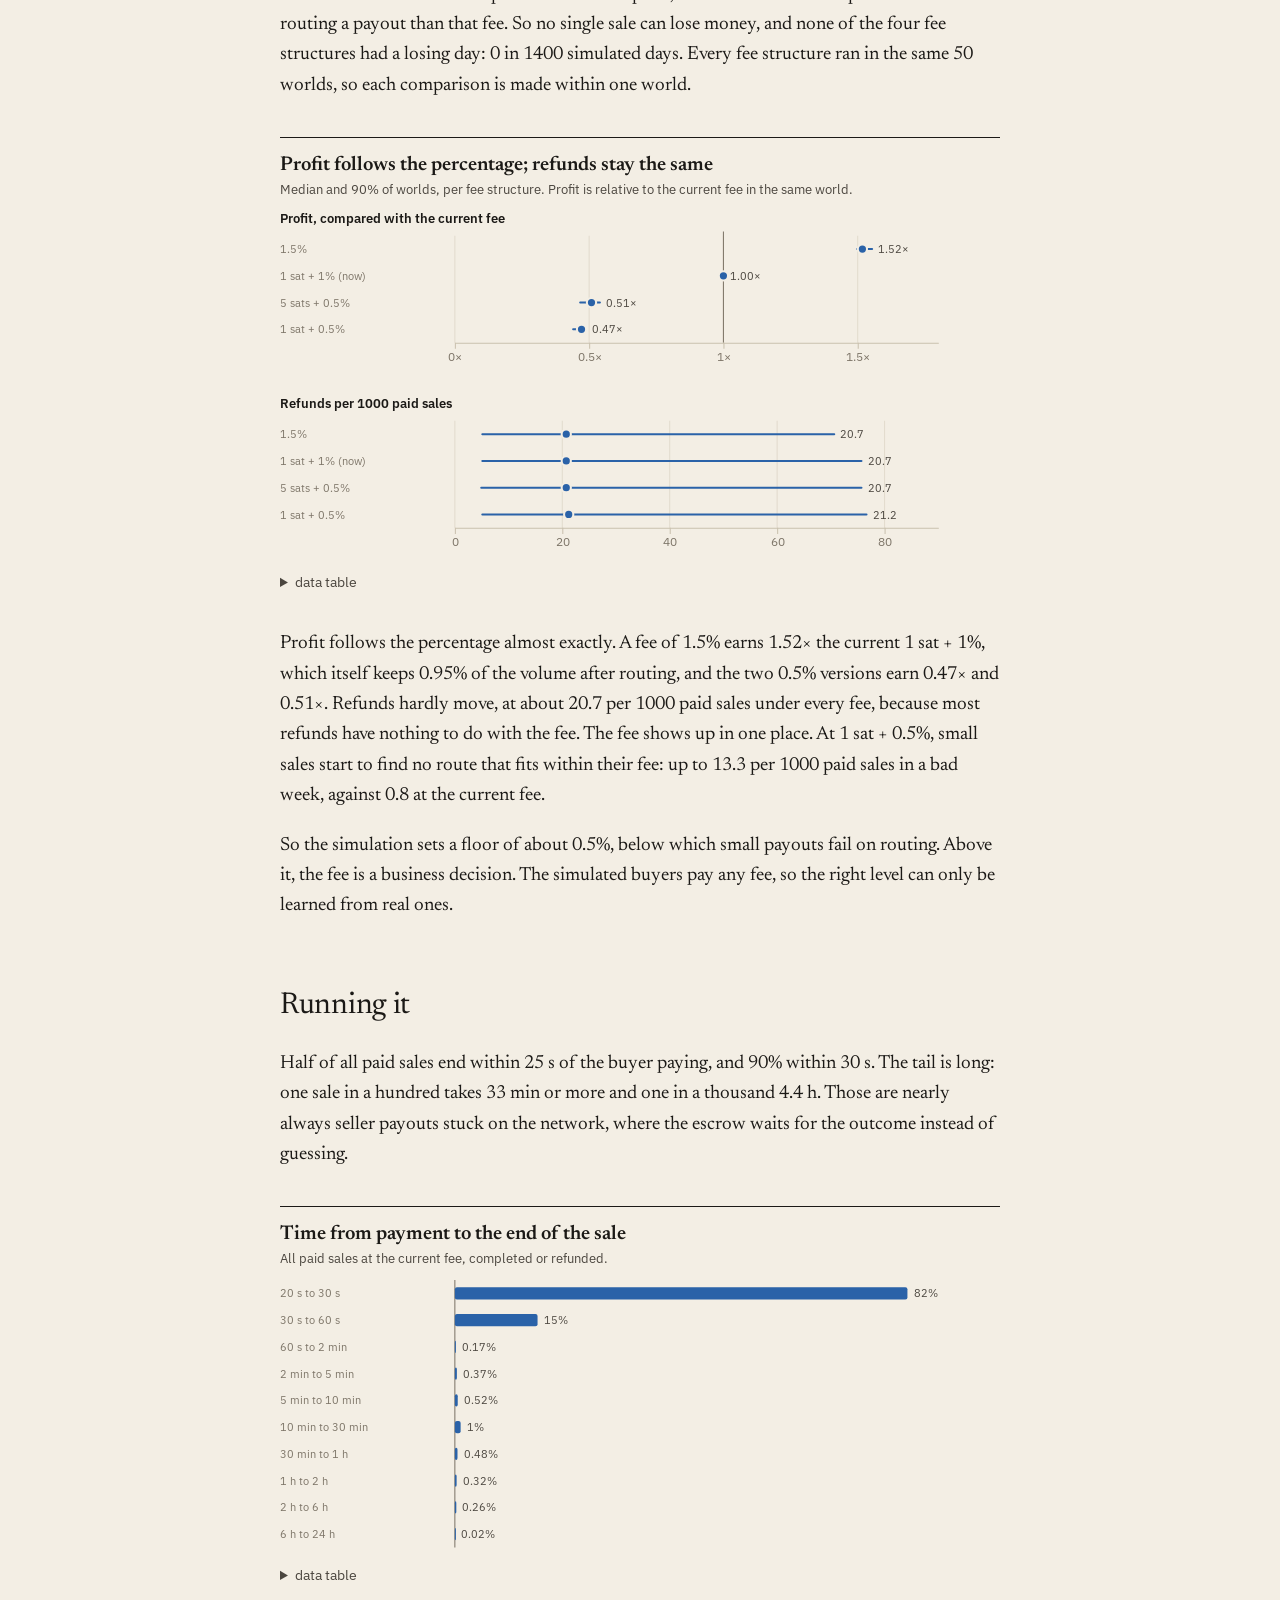
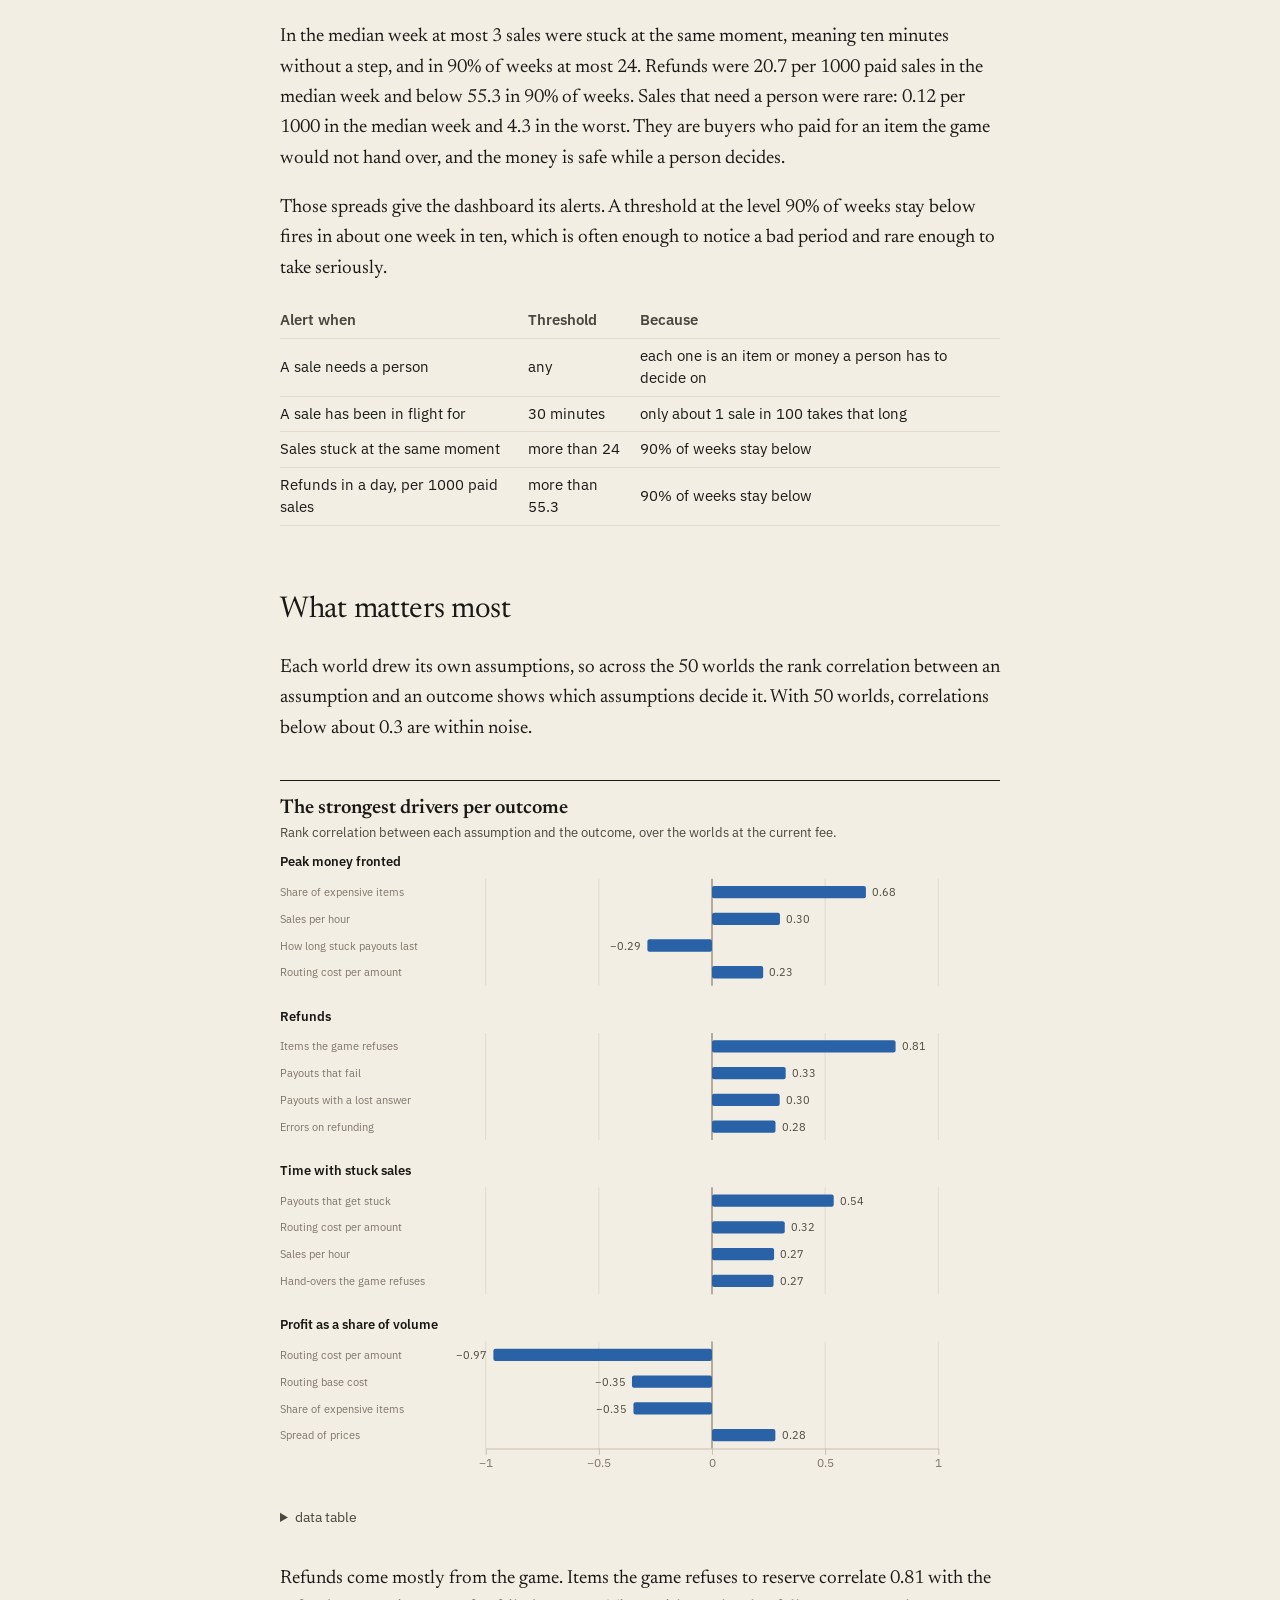
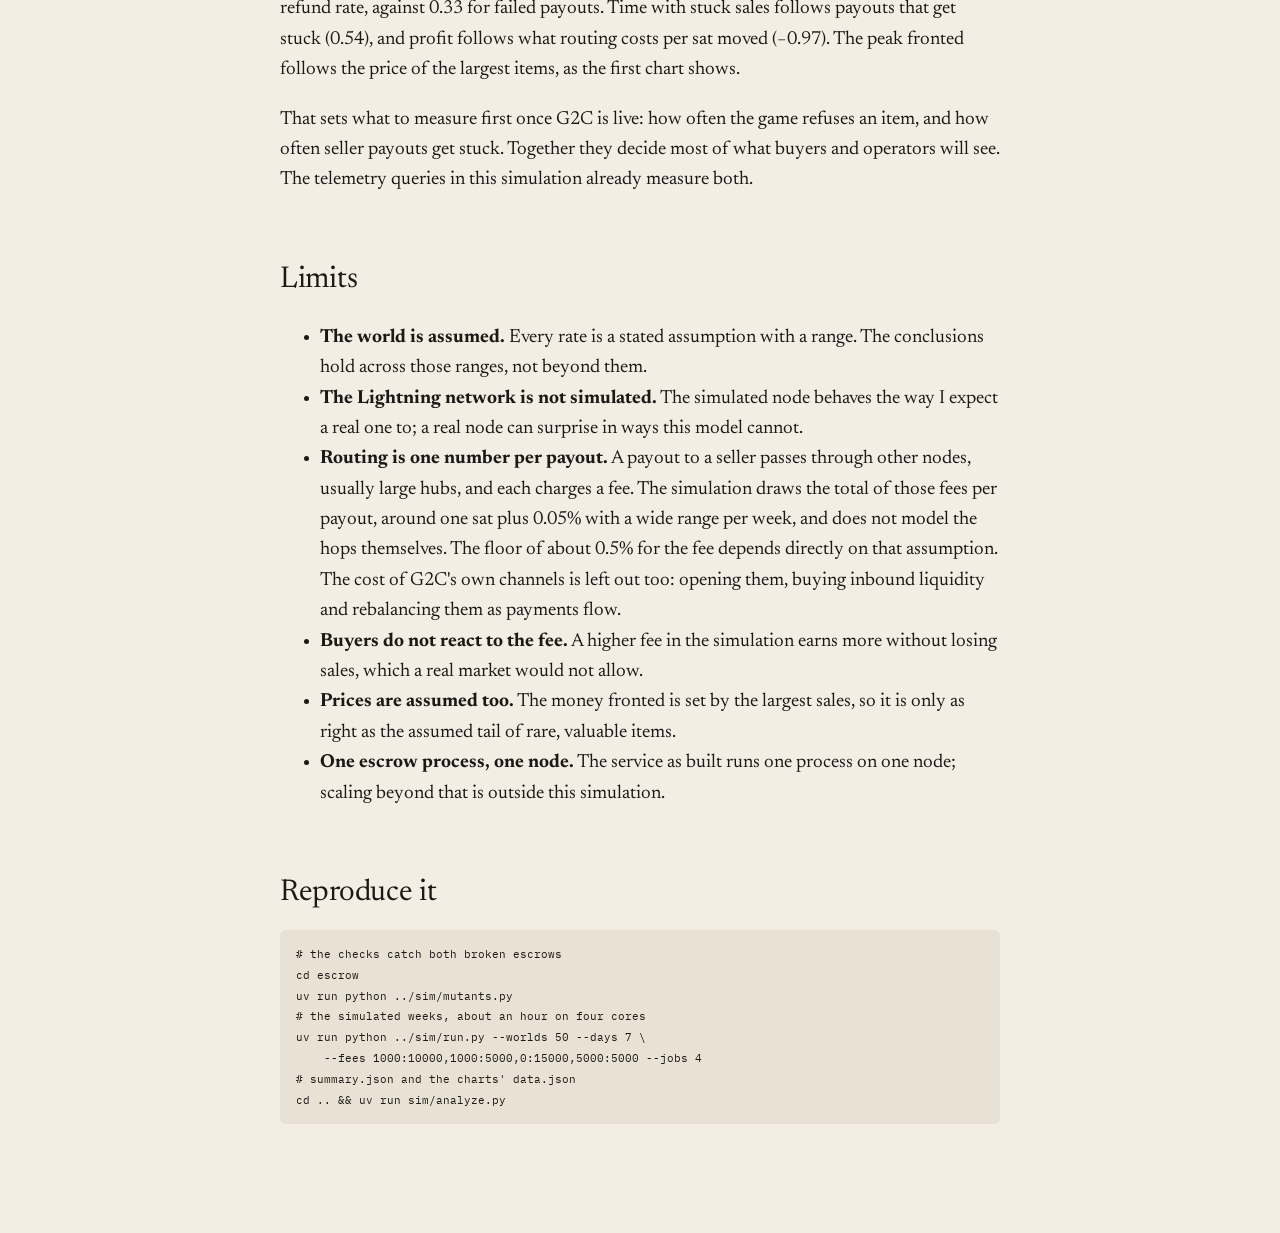
==== commit d899edec: "Write-up: routing fees are one number per payout; channel costs left out Co-Authored-By: Claude Opus" ====
--- a/sim/writeup/index.html
+++ b/sim/writeup/index.html
@@ -148,6 +148,7 @@
   <ul>
     <li><strong>The world is assumed.</strong> Every rate is a stated assumption with a range. The conclusions hold across those ranges, not beyond them.</li>
     <li><strong>The Lightning network is not simulated.</strong> The simulated node behaves the way I expect a real one to; a real node can surprise in ways this model cannot.</li>
+    <li><strong>Routing is one number per payout.</strong> A payout to a seller passes through other nodes, usually large hubs, and each charges a fee. The simulation draws the total of those fees per payout, around one sat plus 0.05% with a wide range per week, and does not model the hops themselves. The floor of about 0.5% for the fee depends directly on that assumption. The cost of G2C's own channels is left out too: opening them, buying inbound liquidity and rebalancing them as payments flow.</li>
     <li><strong>Buyers do not react to the fee.</strong> A higher fee in the simulation earns more without losing sales, which a real market would not allow.</li>
     <li><strong>Prices are assumed too.</strong> The money fronted is set by the largest sales, so it is only as right as the assumed tail of rare, valuable items.</li>
     <li><strong>One escrow process, one node.</strong> The service as built runs one process on one node; scaling beyond that is outside this simulation.</li>
